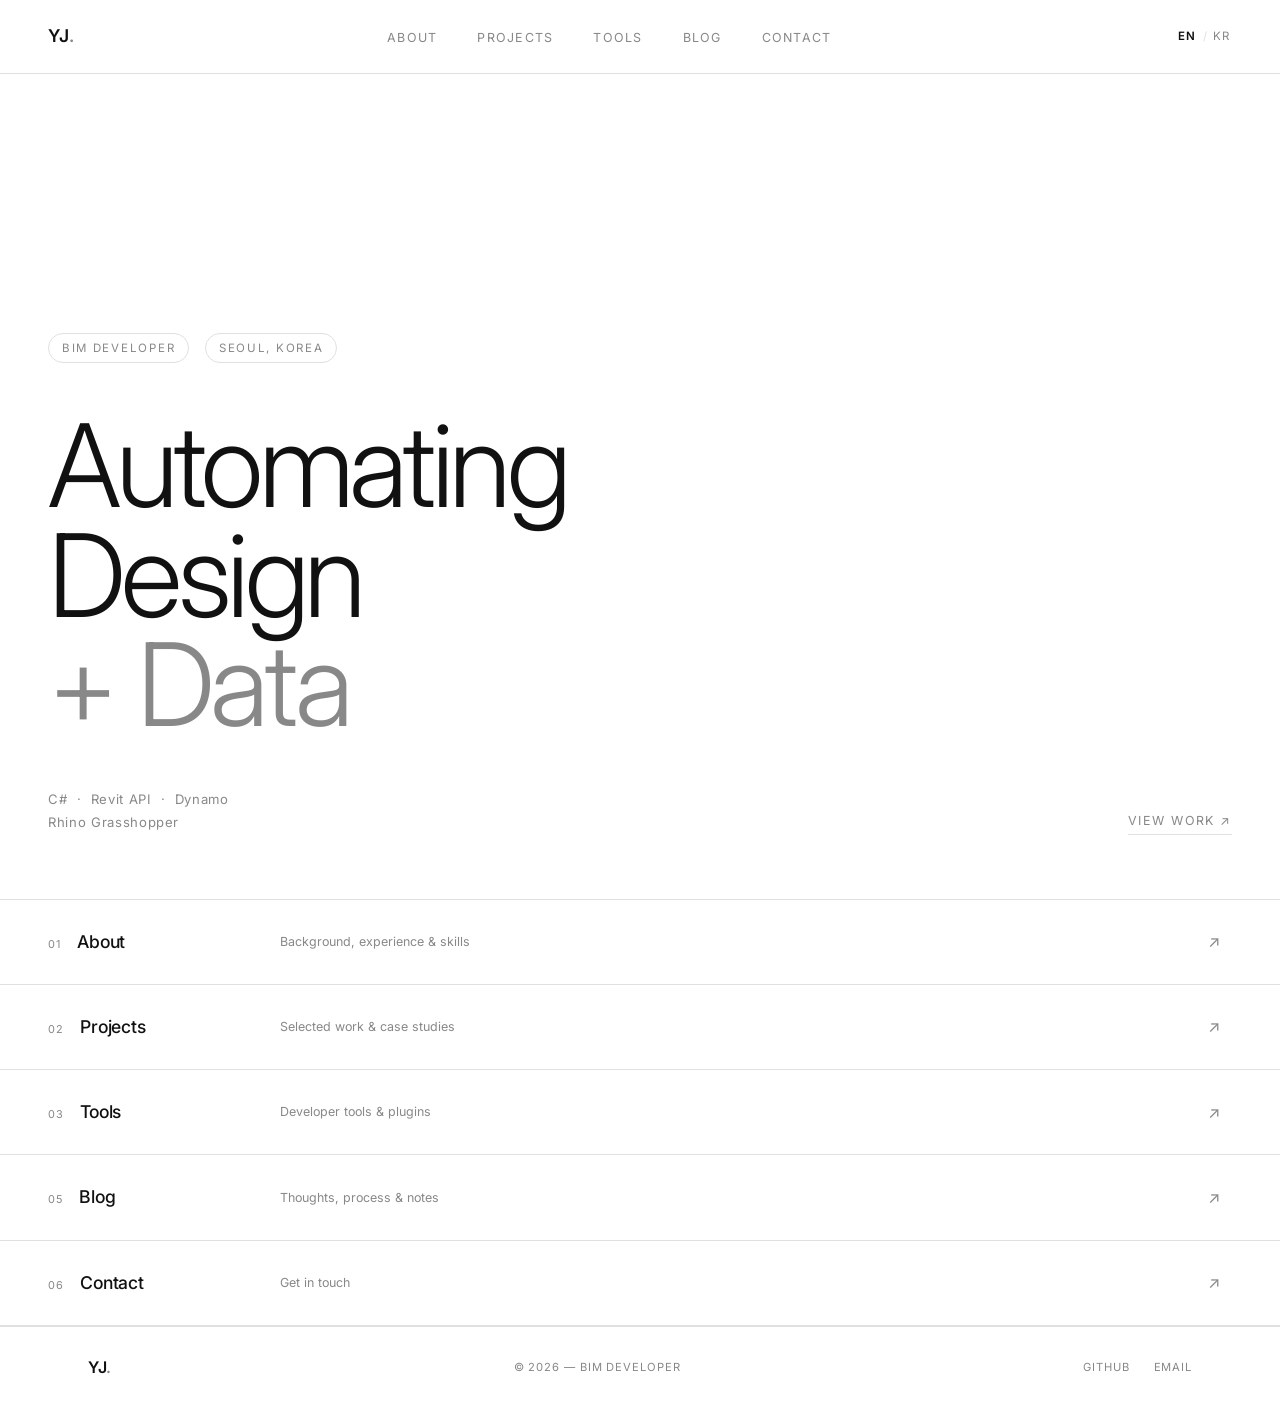
==== index.html @ 9ba7d2a4 "Initial portfolio site" ====
<!DOCTYPE html>
<html lang="en">
<head>
  <meta charset="UTF-8" />
  <meta name="viewport" content="width=device-width, initial-scale=1.0" />
  <title>YJ — BIM Developer</title>
  <link rel="preconnect" href="https://fonts.googleapis.com">
  <link href="https://fonts.googleapis.com/css2?family=Inter:wght@300;400;500;600&display=swap" rel="stylesheet">
  <link rel="stylesheet" href="style.css" />
</head>
<body class="page-home">

  <nav id="nav">
    <a href="index.html" class="nav-logo">YJ<span class="logo-dot">.</span></a>
    <ul class="nav-links">
      <li><a href="about.html">About</a></li>
      <li><a href="projects.html">Projects</a></li>
      <li><a href="tools.html">Tools</a></li>
      <li><a href="blog.html">Blog</a></li>
      <li><a href="contact.html">Contact</a></li>
    </ul>
    <div class="nav-right">
      <div class="lang-toggle">
        <button class="lang-btn" data-lang="en">EN</button>
        <span class="lang-sep">/</span>
        <button class="lang-btn" data-lang="kr">KR</button>
      </div>
      <button class="nav-menu-btn" id="menuBtn">Menu</button>
    </div>
  </nav>

  <div class="mobile-menu" id="mobileMenu">
    <button class="mobile-close" id="menuClose">Close</button>
    <ul>
      <li><a href="about.html" class="mobile-link">About</a></li>
      <li><a href="projects.html" class="mobile-link">Projects</a></li>
      <li><a href="tools.html" class="mobile-link">Tools</a></li>
      <li><a href="blog.html" class="mobile-link">Blog</a></li>
      <li><a href="contact.html" class="mobile-link">Contact</a></li>
    </ul>
  </div>

  <section id="hero">
    <div class="hero-inner">
      <div class="hero-top">
        <span class="hero-tag" data-en="BIM Developer" data-kr="BIM 개발자">BIM Developer</span>
        <span class="hero-tag">Seoul, Korea</span>
      </div>
      <h1 class="hero-title">
        Automating<br />Design<br /><em>+ Data</em>
      </h1>
      <div class="hero-bottom">
        <p class="hero-desc">
          C# &nbsp;·&nbsp; Revit API &nbsp;·&nbsp; Dynamo<br />
          Rhino Grasshopper
        </p>
        <a href="projects.html" class="hero-cta" data-en="View Work ↗" data-kr="작업 보기 ↗">View Work ↗</a>
      </div>
    </div>
  </section>

  <section class="home-index">
    <a href="about.html" class="home-index-item">
      <div class="home-index-left">
        <span class="home-index-num">01</span>
        <span class="home-index-label">About</span>
      </div>
      <span class="home-index-desc" data-en="Background, experience &amp; skills" data-kr="배경, 경력 &amp; 기술">Background, experience &amp; skills</span>
      <span class="home-index-arrow">↗</span>
    </a>
    <a href="projects.html" class="home-index-item">
      <div class="home-index-left">
        <span class="home-index-num">02</span>
        <span class="home-index-label">Projects</span>
      </div>
      <span class="home-index-desc" data-en="Selected work &amp; case studies" data-kr="선별된 작업 &amp; 케이스 스터디">Selected work &amp; case studies</span>
      <span class="home-index-arrow">↗</span>
    </a>
    <a href="tools.html" class="home-index-item">
      <div class="home-index-left">
        <span class="home-index-num">03</span>
        <span class="home-index-label">Tools</span>
      </div>
      <span class="home-index-desc" data-en="Developer tools &amp; plugins" data-kr="개발 툴 &amp; 플러그인">Developer tools &amp; plugins</span>
      <span class="home-index-arrow">↗</span>
    </a>
    <a href="blog.html" class="home-index-item">
      <div class="home-index-left">
        <span class="home-index-num">05</span>
        <span class="home-index-label">Blog</span>
      </div>
      <span class="home-index-desc" data-en="Thoughts, process &amp; notes" data-kr="생각, 과정 &amp; 기록">Thoughts, process &amp; notes</span>
      <span class="home-index-arrow">↗</span>
    </a>
    <a href="contact.html" class="home-index-item">
      <div class="home-index-left">
        <span class="home-index-num">06</span>
        <span class="home-index-label">Contact</span>
      </div>
      <span class="home-index-desc" data-en="Get in touch" data-kr="연락하기">Get in touch</span>
      <span class="home-index-arrow">↗</span>
    </a>
  </section>

  <footer>
    <div class="footer-inner">
      <span class="footer-logo">YJ<span class="logo-dot">.</span></span>
      <span class="footer-copy">© 2026 — BIM Developer</span>
      <div class="footer-links">
        <a href="https://github.com/hyojoonkwon" target="_blank">GitHub</a>
        <a href="mailto:kwonh3815@gmail.com">Email</a>
      </div>
    </div>
  </footer>

  <script src="script.js"></script>
</body>
</html>
---- style.css ----
/* ── Reset & Base ── */
*, *::before, *::after { box-sizing: border-box; margin: 0; padding: 0; }

:root {
  --bg: #ffffff;
  --surface: #f5f5f5;
  --border: #e0e0e0;
  --black: #111111;
  --muted: #888888;
  --font: 'Inter', 'Helvetica Neue', Helvetica, Arial, sans-serif;
}

html { scroll-behavior: smooth; font-size: 16px; }

body {
  font-family: var(--font);
  background: var(--bg);
  color: var(--black);
  line-height: 1.6;
  -webkit-font-smoothing: antialiased;
}

a { color: inherit; text-decoration: none; }

/* ── NAV ── */
#nav {
  position: fixed;
  top: 0; left: 0; right: 0;
  z-index: 100;
  display: flex;
  align-items: center;
  justify-content: space-between;
  padding: 1.4rem 3rem;
  background: rgba(255,255,255,0.92);
  backdrop-filter: blur(12px);
  border-bottom: 1px solid var(--border);
}

.nav-logo {
  font-size: 1.1rem;
  font-weight: 600;
  letter-spacing: 0.02em;
  color: var(--black);
}

.logo-dot { color: var(--muted); }

/* Lang toggle */
.lang-toggle {
  display: flex;
  align-items: center;
  gap: 0.3rem;
  margin-left: 2rem;
}

.lang-sep {
  font-size: 0.72rem;
  color: var(--border);
}

.lang-btn {
  background: none;
  border: none;
  font-family: var(--font);
  font-size: 0.72rem;
  letter-spacing: 0.1em;
  color: var(--muted);
  cursor: pointer;
  padding: 0.2rem 0.1rem;
  transition: color 0.2s;
}

.lang-btn:hover { color: var(--black); }
.lang-btn.active { color: var(--black); font-weight: 600; }

.nav-links {
  display: flex;
  gap: 2.5rem;
  list-style: none;
}

.nav-links a {
  font-size: 0.78rem;
  letter-spacing: 0.1em;
  text-transform: uppercase;
  color: var(--muted);
  transition: color 0.2s;
}

.nav-links a:hover,
.nav-links a.active { color: var(--black); }

.nav-right {
  display: flex;
  align-items: center;
  gap: 1.5rem;
}

.nav-menu-btn {
  display: none;
  background: none;
  border: 1px solid var(--border);
  color: var(--black);
  font-family: var(--font);
  font-size: 0.78rem;
  letter-spacing: 0.1em;
  text-transform: uppercase;
  padding: 0.4rem 0.9rem;
  cursor: pointer;
}

/* ── MOBILE MENU ── */
.mobile-menu {
  display: none;
  position: fixed;
  inset: 0;
  z-index: 200;
  background: var(--bg);
  flex-direction: column;
  justify-content: center;
  align-items: center;
}

.mobile-menu.open { display: flex; }

.mobile-menu ul { list-style: none; text-align: center; }

.mobile-link {
  display: block;
  font-size: 2rem;
  font-weight: 300;
  letter-spacing: -0.02em;
  color: var(--muted);
  padding: 0.75rem 0;
  transition: color 0.2s;
}

.mobile-link:hover { color: var(--black); }

.mobile-close {
  position: absolute;
  top: 1.4rem; right: 3rem;
  background: none;
  border: 1px solid var(--border);
  color: var(--black);
  font-family: var(--font);
  font-size: 0.78rem;
  letter-spacing: 0.1em;
  text-transform: uppercase;
  padding: 0.4rem 0.9rem;
  cursor: pointer;
}

/* ══════════════════════════════
   HOME PAGE
══════════════════════════════ */

/* HERO */
#hero {
  min-height: 100vh;
  display: flex;
  align-items: flex-end;
  padding: 0 3rem 4rem;
  border-bottom: 1px solid var(--border);
}

.hero-inner {
  width: 100%;
  display: flex;
  flex-direction: column;
  gap: 3rem;
}

.hero-top {
  display: flex;
  gap: 1rem;
  padding-top: 8rem;
  flex-wrap: wrap;
}

.hero-tag {
  font-size: 0.72rem;
  letter-spacing: 0.15em;
  text-transform: uppercase;
  color: var(--muted);
  border: 1px solid var(--border);
  padding: 0.3rem 0.8rem;
  border-radius: 999px;
}

.hero-title {
  font-size: clamp(3.5rem, 9vw, 8rem);
  font-weight: 300;
  letter-spacing: -0.04em;
  line-height: 0.95;
  color: var(--black);
}

.hero-title em {
  font-style: normal;
  color: var(--muted);
}

.hero-bottom {
  display: flex;
  justify-content: space-between;
  align-items: flex-end;
}

.hero-desc {
  font-size: 0.82rem;
  color: var(--muted);
  letter-spacing: 0.05em;
  line-height: 1.8;
}

.hero-cta {
  font-size: 0.78rem;
  letter-spacing: 0.12em;
  text-transform: uppercase;
  color: var(--muted);
  border-bottom: 1px solid var(--border);
  padding-bottom: 0.2rem;
  transition: color 0.2s, border-color 0.2s;
}

.hero-cta:hover { color: var(--black); border-color: var(--black); }

/* HOME INDEX LIST */
.home-index {
  border-bottom: 1px solid var(--border);
}

.home-index-item {
  display: grid;
  grid-template-columns: 200px 1fr 24px;
  align-items: center;
  gap: 2rem;
  padding: 1.75rem 3rem;
  border-bottom: 1px solid var(--border);
  transition: background 0.2s, padding-left 0.2s;
  cursor: pointer;
}

.home-index-item:last-child { border-bottom: none; }

.home-index-item:hover {
  background: var(--surface);
  padding-left: 3.75rem;
}

.home-index-left {
  display: flex;
  align-items: baseline;
  gap: 1rem;
}

.home-index-num {
  font-size: 0.68rem;
  letter-spacing: 0.1em;
  color: var(--muted);
}

.home-index-label {
  font-size: 1.1rem;
  font-weight: 500;
  letter-spacing: -0.01em;
  color: var(--black);
}

.home-index-desc {
  font-size: 0.78rem;
  color: var(--muted);
}

.home-index-arrow {
  font-size: 1rem;
  color: var(--muted);
  transition: color 0.2s, transform 0.2s;
}

.home-index-item:hover .home-index-arrow {
  color: var(--black);
  transform: translate(2px, -2px);
}

/* ══════════════════════════════
   INNER PAGES
══════════════════════════════ */

.page-main {
  padding-top: 5rem;
  min-height: calc(100vh - 60px);
}

.page-header {
  display: flex;
  align-items: baseline;
  gap: 1.5rem;
  padding: 4rem 3rem 3rem;
  border-bottom: 1px solid var(--border);
}

.page-index {
  font-size: 0.72rem;
  letter-spacing: 0.12em;
  color: var(--muted);
}

.page-title {
  font-size: clamp(2.5rem, 6vw, 5rem);
  font-weight: 300;
  letter-spacing: -0.04em;
  line-height: 1;
  color: var(--black);
}

/* SECTION INNER */
.section-inner {
  max-width: 1200px;
  margin: 0 auto;
  padding: 4rem 3rem;
}

/* DIVIDER */
.divider {
  height: 1px;
  background: var(--border);
  margin: 3rem 0;
}

/* CONTENT BLOCK */
.content-block { margin-bottom: 1rem; }

.block-title {
  font-size: 0.72rem;
  letter-spacing: 0.15em;
  text-transform: uppercase;
  color: var(--muted);
  margin-bottom: 2rem;
}

/* ── ABOUT ── */
.about-grid {
  display: grid;
  grid-template-columns: 1.2fr 1fr;
  gap: 6rem;
  align-items: start;
  margin-bottom: 1rem;
}

.about-statement p {
  font-size: clamp(1rem, 1.5vw, 1.2rem);
  font-weight: 300;
  line-height: 1.8;
  color: #555;
}

.detail-row {
  display: flex;
  justify-content: space-between;
  align-items: baseline;
  padding: 0.9rem 0;
  border-bottom: 1px solid var(--border);
}

.detail-key {
  font-size: 0.7rem;
  letter-spacing: 0.12em;
  text-transform: uppercase;
  color: var(--muted);
  flex-shrink: 0;
  width: 90px;
}

.detail-val {
  font-size: 0.85rem;
  color: var(--black);
  text-align: right;
}

.inline-link {
  border-bottom: 1px solid transparent;
  transition: border-color 0.2s;
}

.inline-link:hover { border-bottom-color: var(--black); }

/* TIMELINE */
.timeline { display: flex; flex-direction: column; }

.timeline-item {
  display: grid;
  grid-template-columns: 180px 1fr;
  gap: 3rem;
  padding: 1.75rem 0;
  border-bottom: 1px solid var(--border);
}

.timeline-item:first-child { border-top: 1px solid var(--border); }

.timeline-date {
  font-size: 0.75rem;
  letter-spacing: 0.06em;
  color: var(--muted);
  padding-top: 0.2rem;
}

.timeline-role {
  font-size: 0.95rem;
  font-weight: 500;
  margin-bottom: 0.5rem;
  letter-spacing: -0.01em;
}

.timeline-desc {
  font-size: 0.82rem;
  color: var(--muted);
  line-height: 1.7;
}

/* SKILLS */
.skills-grid {
  display: grid;
  grid-template-columns: repeat(2, 1fr);
  gap: 2.5rem;
}

.skill-category {
  display: block;
  font-size: 0.68rem;
  letter-spacing: 0.12em;
  text-transform: uppercase;
  color: var(--muted);
  margin-bottom: 1rem;
}

.skill-tags {
  display: flex;
  flex-wrap: wrap;
  gap: 0.5rem;
}

.skill-tag {
  font-size: 0.78rem;
  padding: 0.35rem 0.85rem;
  border: 1px solid var(--border);
  color: var(--black);
  border-radius: 2px;
}

/* ── PROJECTS ── */
.project-grid {
  display: grid;
  grid-template-columns: repeat(2, 1fr);
  gap: 1px;
  background: var(--border);
  border: 1px solid var(--border);
}

.project-card {
  background: var(--bg);
  cursor: pointer;
  transition: background 0.25s;
}

.project-card:hover { background: var(--surface); }

.card-thumb {
  position: relative;
  aspect-ratio: 16/10;
  overflow: hidden;
  background: var(--surface);
  border-bottom: 1px solid var(--border);
}

.card-thumb-inner {
  width: 100%;
  height: 100%;
  background: linear-gradient(135deg, #ebebeb 0%, #e0e0e0 50%, #ebebeb 100%);
  transition: transform 0.5s ease;
}

.project-card:hover .card-thumb-inner { transform: scale(1.03); }

.card-overlay {
  position: absolute;
  bottom: 1rem;
  left: 1rem;
}

.card-tag {
  font-size: 0.68rem;
  letter-spacing: 0.1em;
  text-transform: uppercase;
  color: var(--muted);
  background: rgba(255,255,255,0.9);
  padding: 0.3rem 0.7rem;
  border: 1px solid var(--border);
}

.card-info { padding: 1.5rem; }

.card-title {
  font-size: 1rem;
  font-weight: 500;
  margin-bottom: 0.5rem;
  letter-spacing: -0.01em;
  color: var(--black);
}

.card-desc {
  font-size: 0.78rem;
  color: var(--muted);
  line-height: 1.6;
}

/* ── TOOLS ── */
.tools-list { display: flex; flex-direction: column; }

.tool-row {
  display: grid;
  grid-template-columns: 48px 1fr auto 32px;
  align-items: center;
  gap: 2rem;
  padding: 1.75rem 0;
  border-bottom: 1px solid var(--border);
  cursor: pointer;
  transition: padding-left 0.2s;
}

.tool-row:first-child { border-top: 1px solid var(--border); }
.tool-row:hover { padding-left: 0.75rem; }

.tool-num {
  font-size: 0.68rem;
  letter-spacing: 0.1em;
  color: var(--muted);
}

.tool-name {
  font-size: 1rem;
  font-weight: 500;
  margin-bottom: 0.3rem;
  letter-spacing: -0.01em;
  color: var(--black);
}

.tool-desc {
  font-size: 0.78rem;
  color: var(--muted);
  line-height: 1.5;
}

.tool-stack {
  font-size: 0.68rem;
  letter-spacing: 0.08em;
  text-transform: uppercase;
  color: var(--muted);
  white-space: nowrap;
}

.tool-arrow {
  font-size: 1rem;
  color: var(--muted);
  transition: color 0.2s, transform 0.2s;
}

.tool-row:hover .tool-arrow {
  color: var(--black);
  transform: translate(2px, -2px);
}

/* ── BLOG LIST ── */
.blog-list { display: flex; flex-direction: column; }

.blog-item {
  display: grid;
  grid-template-columns: 200px 1fr 24px;
  align-items: center;
  gap: 2rem;
  padding: 2rem 0;
  border-bottom: 1px solid var(--border);
  cursor: pointer;
  transition: padding-left 0.2s;
}

.blog-item:first-child { border-top: 1px solid var(--border); }
.blog-item:hover { padding-left: 0.75rem; }

.blog-meta {
  display: flex;
  flex-direction: column;
  gap: 0.5rem;
  flex-shrink: 0;
}

.blog-date {
  font-size: 0.72rem;
  letter-spacing: 0.05em;
  color: var(--muted);
}

.blog-tag {
  font-size: 0.65rem;
  letter-spacing: 0.1em;
  text-transform: uppercase;
  color: var(--muted);
  border: 1px solid var(--border);
  padding: 0.2rem 0.6rem;
  border-radius: 999px;
  display: inline-block;
  width: fit-content;
}

.blog-title {
  font-size: 1.05rem;
  font-weight: 500;
  letter-spacing: -0.01em;
  color: var(--black);
  margin-bottom: 0.4rem;
}

.blog-excerpt {
  font-size: 0.8rem;
  color: var(--muted);
  line-height: 1.6;
}

.blog-arrow {
  font-size: 1rem;
  color: var(--muted);
  transition: color 0.2s, transform 0.2s;
}

.blog-item:hover .blog-arrow {
  color: var(--black);
  transform: translate(2px, -2px);
}

/* ── BLOG POST ── */
.post-header {
  display: flex;
  justify-content: space-between;
  align-items: center;
  flex-direction: row;
}

.back-link {
  font-size: 0.78rem;
  letter-spacing: 0.08em;
  text-transform: uppercase;
  color: var(--muted);
  transition: color 0.2s;
}

.back-link:hover { color: var(--black); }

.post-meta-header {
  display: flex;
  align-items: center;
  gap: 1rem;
}

.post-inner {
  max-width: 720px;
  margin: 0 auto;
  padding: 4rem 3rem 6rem;
}

.post-title {
  font-size: clamp(1.8rem, 4vw, 3rem);
  font-weight: 300;
  letter-spacing: -0.03em;
  line-height: 1.1;
  color: var(--black);
  margin-bottom: 3rem;
  padding-bottom: 2rem;
  border-bottom: 1px solid var(--border);
}

.post-content { color: #333; }

.post-content p {
  font-size: 1rem;
  line-height: 1.85;
  margin-bottom: 1.5rem;
  font-weight: 300;
}

.post-content h2 {
  font-size: 1.1rem;
  font-weight: 600;
  letter-spacing: -0.01em;
  color: var(--black);
  margin: 2.5rem 0 1rem;
}

.post-content pre {
  background: var(--surface);
  border: 1px solid var(--border);
  border-radius: 4px;
  padding: 1.25rem 1.5rem;
  overflow-x: auto;
  margin: 1.5rem 0;
}

.post-content code {
  font-family: 'SF Mono', 'Fira Code', monospace;
  font-size: 0.82rem;
  color: #444;
  line-height: 1.7;
}

/* ── CONTACT ── */
.contact-layout {
  display: grid;
  grid-template-columns: 1fr 1fr;
  gap: 6rem;
  align-items: start;
}

.contact-heading {
  font-size: clamp(2.5rem, 5vw, 5rem);
  font-weight: 300;
  letter-spacing: -0.04em;
  line-height: 1.05;
  color: var(--black);
  margin-bottom: 1.5rem;
}

.contact-sub {
  font-size: 0.88rem;
  color: var(--muted);
  line-height: 1.7;
}

.contact-details {
  display: flex;
  flex-direction: column;
  gap: 2rem;
  padding-top: 0.5rem;
}

.contact-block {
  display: flex;
  flex-direction: column;
  gap: 0.4rem;
  padding-bottom: 2rem;
  border-bottom: 1px solid var(--border);
}

.contact-block:last-child { border-bottom: none; }

.contact-label {
  font-size: 0.68rem;
  letter-spacing: 0.15em;
  text-transform: uppercase;
  color: var(--muted);
}

.contact-link {
  font-size: 1rem;
  color: var(--black);
  border-bottom: 1px solid transparent;
  transition: border-color 0.2s;
  display: inline-block;
}

.contact-link:hover { border-bottom-color: var(--black); }

.contact-text { font-size: 1rem; color: #555; }

/* ── FOOTER ── */
footer { border-top: 1px solid var(--border); }

.footer-inner {
  max-width: 1200px;
  margin: 0 auto;
  padding: 1.75rem 3rem;
  display: flex;
  align-items: center;
  justify-content: space-between;
}

.footer-logo { font-size: 1rem; font-weight: 600; color: var(--black); }

.footer-copy {
  font-size: 0.7rem;
  letter-spacing: 0.08em;
  color: var(--muted);
  text-transform: uppercase;
}

.footer-links { display: flex; gap: 1.5rem; }

.footer-links a {
  font-size: 0.7rem;
  letter-spacing: 0.08em;
  text-transform: uppercase;
  color: var(--muted);
  transition: color 0.2s;
}

.footer-links a:hover { color: var(--black); }

/* ── RESPONSIVE ── */
@media (max-width: 900px) {
  .about-grid { grid-template-columns: 1fr; gap: 3rem; }
  .project-grid { grid-template-columns: 1fr; }
  .contact-layout { grid-template-columns: 1fr; gap: 3rem; }
  .skills-grid { grid-template-columns: 1fr; }
  .timeline-item { grid-template-columns: 120px 1fr; gap: 1.5rem; }
  .home-index-item { grid-template-columns: 160px 1fr 24px; }
}

@media (max-width: 640px) {
  #nav { padding: 1.1rem 1.5rem; }
  .nav-links { display: none; }
  .nav-menu-btn { display: block; }

  .page-header { padding: 3rem 1.5rem 2rem; }
  .section-inner { padding: 3rem 1.5rem; }

  #hero { padding: 0 1.5rem 3rem; }
  .hero-bottom { flex-direction: column; align-items: flex-start; gap: 1.5rem; }

  .home-index-item { grid-template-columns: 1fr 24px; padding: 1.5rem; }
  .home-index-left { flex-direction: column; gap: 0.25rem; }
  .home-index-desc { display: none; }

  .tool-row { grid-template-columns: 36px 1fr 24px; gap: 1rem; }
  .tool-stack { display: none; }

  .timeline-item { grid-template-columns: 1fr; gap: 0.5rem; }

  .footer-inner { padding: 1.5rem; flex-wrap: wrap; gap: 1rem; }
  .footer-copy { order: 3; width: 100%; text-align: center; }
}
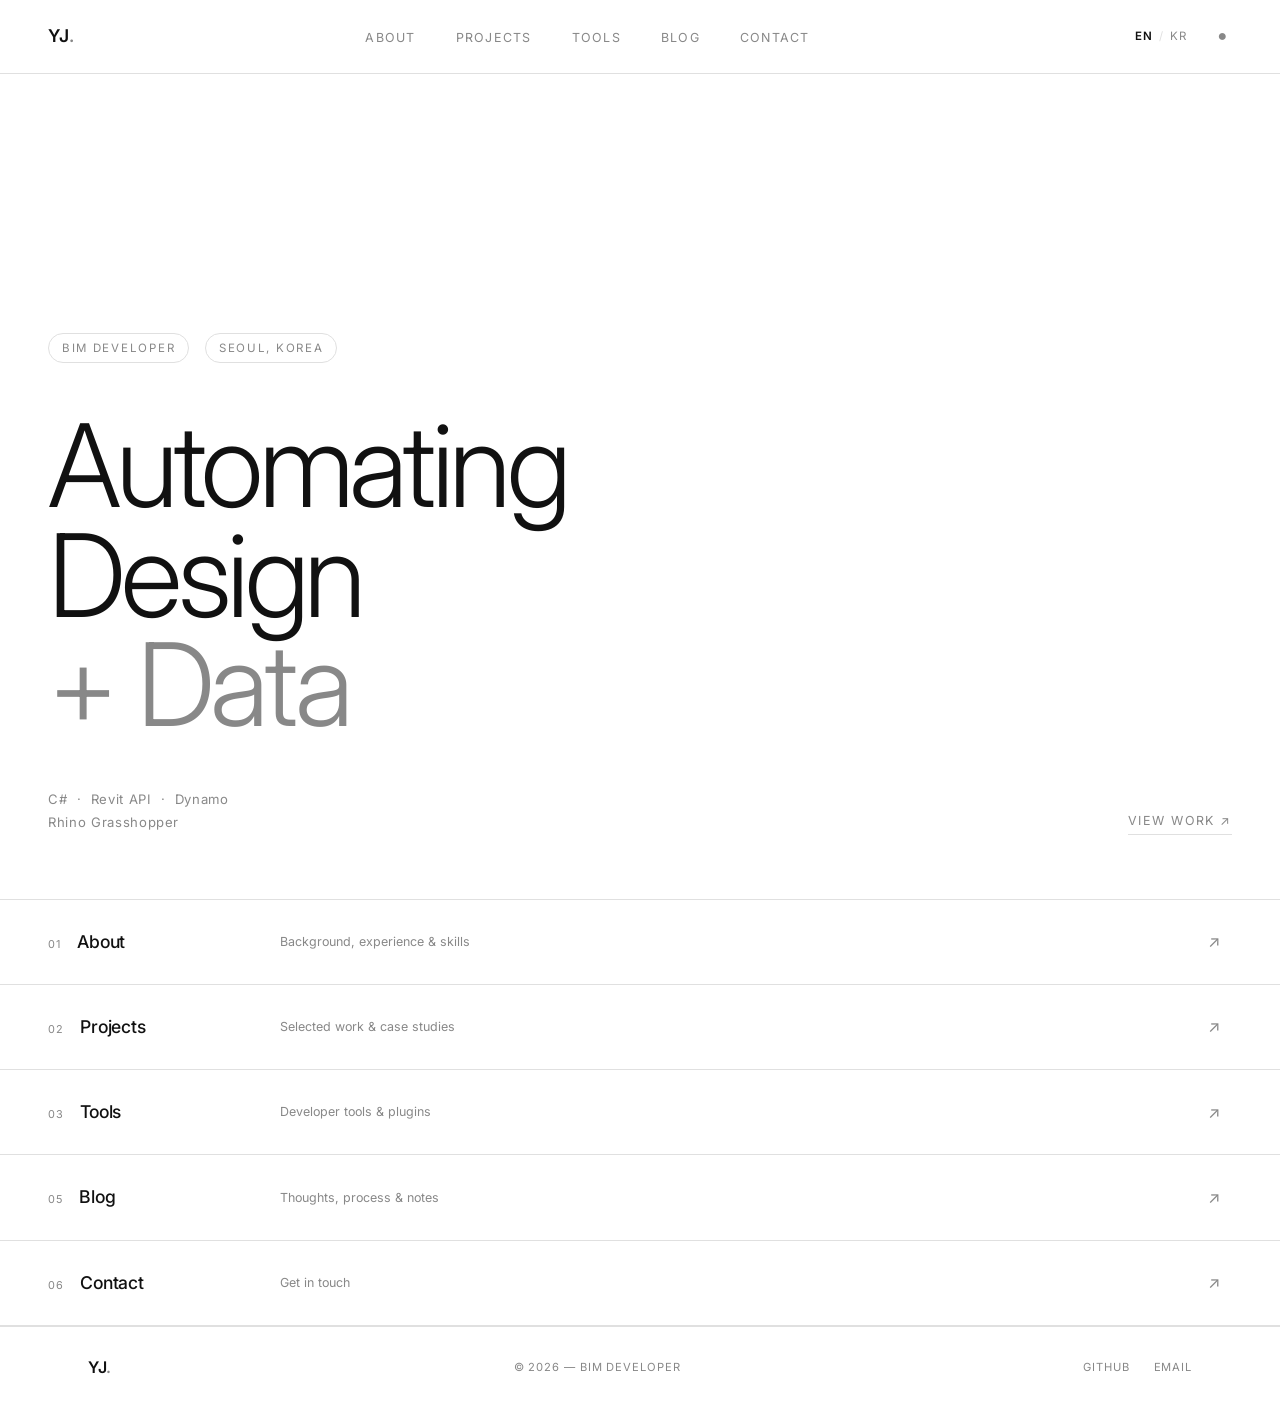
==== commit ae58c4e4: "Add blog tag filter, category grouping, dark mode, EN/KR toggle" ====
--- a/index.html
+++ b/index.html
@@ -7,6 +7,7 @@
   <link rel="preconnect" href="https://fonts.googleapis.com">
   <link href="https://fonts.googleapis.com/css2?family=Inter:wght@300;400;500;600&display=swap" rel="stylesheet">
   <link rel="stylesheet" href="style.css" />
+  <script>if(localStorage.getItem('portfolio-theme')==='dark'||(localStorage.getItem('portfolio-theme')==null&&window.matchMedia('(prefers-color-scheme:dark)').matches))document.documentElement.classList.add('dark');</script>
 </head>
 <body class="page-home">
 
@@ -25,6 +26,7 @@
         <span class="lang-sep">/</span>
         <button class="lang-btn" data-lang="kr">KR</button>
       </div>
+      <button class="theme-btn" id="themeBtn">●</button>
       <button class="nav-menu-btn" id="menuBtn">Menu</button>
     </div>
   </nav>
--- a/style.css
+++ b/style.css
@@ -8,6 +8,16 @@
   --black: #111111;
   --muted: #888888;
   --font: 'Inter', 'Helvetica Neue', Helvetica, Arial, sans-serif;
+  --nav-bg: rgba(255,255,255,0.92);
+}
+
+html.dark {
+  --bg: #111111;
+  --surface: #1a1a1a;
+  --border: #2a2a2a;
+  --black: #e8e8e8;
+  --muted: #606060;
+  --nav-bg: rgba(17,17,17,0.92);
 }
 
 html { scroll-behavior: smooth; font-size: 16px; }
@@ -31,7 +41,7 @@
   align-items: center;
   justify-content: space-between;
   padding: 1.4rem 3rem;
-  background: rgba(255,255,255,0.92);
+  background: var(--nav-bg);
   backdrop-filter: blur(12px);
   border-bottom: 1px solid var(--border);
 }
@@ -72,6 +82,20 @@
 
 .lang-btn:hover { color: var(--black); }
 .lang-btn.active { color: var(--black); font-weight: 600; }
+
+/* Theme toggle */
+.theme-btn {
+  background: none;
+  border: none;
+  font-size: 1rem;
+  color: var(--muted);
+  cursor: pointer;
+  padding: 0.1rem 0.3rem;
+  line-height: 1;
+  transition: color 0.2s;
+}
+
+.theme-btn:hover { color: var(--black); }
 
 .nav-links {
   display: flex;
@@ -571,6 +595,73 @@
   transform: translate(2px, -2px);
 }
 
+/* ── BLOG FILTER ── */
+.blog-filter {
+  display: flex;
+  flex-wrap: wrap;
+  gap: 0.5rem;
+  margin-bottom: 1.5rem;
+}
+
+.filter-btn {
+  background: none;
+  border: 1px solid var(--border);
+  font-family: var(--font);
+  font-size: 0.72rem;
+  letter-spacing: 0.1em;
+  text-transform: uppercase;
+  color: var(--muted);
+  padding: 0.35rem 0.9rem;
+  border-radius: 999px;
+  cursor: pointer;
+  transition: background 0.15s, color 0.15s, border-color 0.15s;
+}
+
+.filter-btn:hover { color: var(--black); border-color: var(--black); }
+
+.filter-btn.active {
+  background: var(--black);
+  color: var(--bg);
+  border-color: var(--black);
+}
+
+.blog-count {
+  font-size: 0.72rem;
+  letter-spacing: 0.08em;
+  color: var(--muted);
+  margin-bottom: 3rem;
+  text-transform: uppercase;
+}
+
+/* ── BLOG GROUP ── */
+.blog-group { margin-bottom: 0; }
+
+.group-header {
+  display: flex;
+  align-items: baseline;
+  justify-content: space-between;
+  padding: 1.25rem 0 0.75rem;
+  border-top: 1px solid var(--border);
+  margin-top: 1rem;
+}
+
+.blog-group:first-of-type .group-header { margin-top: 0; }
+
+.group-name {
+  font-size: 0.72rem;
+  letter-spacing: 0.15em;
+  text-transform: uppercase;
+  color: var(--muted);
+}
+
+.group-tally {
+  font-size: 0.68rem;
+  letter-spacing: 0.08em;
+  color: var(--muted);
+}
+
+.group-posts { display: flex; flex-direction: column; margin-bottom: 1.5rem; }
+
 /* ── BLOG LIST ── */
 .blog-list { display: flex; flex-direction: column; }
 
@@ -803,6 +894,16 @@
 }
 
 .footer-links a:hover { color: var(--black); }
+
+/* ── DARK MODE OVERRIDES ── */
+html.dark .about-statement p { color: var(--muted); }
+html.dark .contact-text { color: var(--muted); }
+html.dark .post-content { color: #b0b0b0; }
+html.dark .post-content code { color: #999999; }
+html.dark .card-thumb-inner {
+  background: linear-gradient(135deg, #2a2a2a 0%, #222222 50%, #2a2a2a 100%);
+}
+html.dark .card-tag { background: rgba(17,17,17,0.9); }
 
 /* ── RESPONSIVE ── */
 @media (max-width: 900px) {
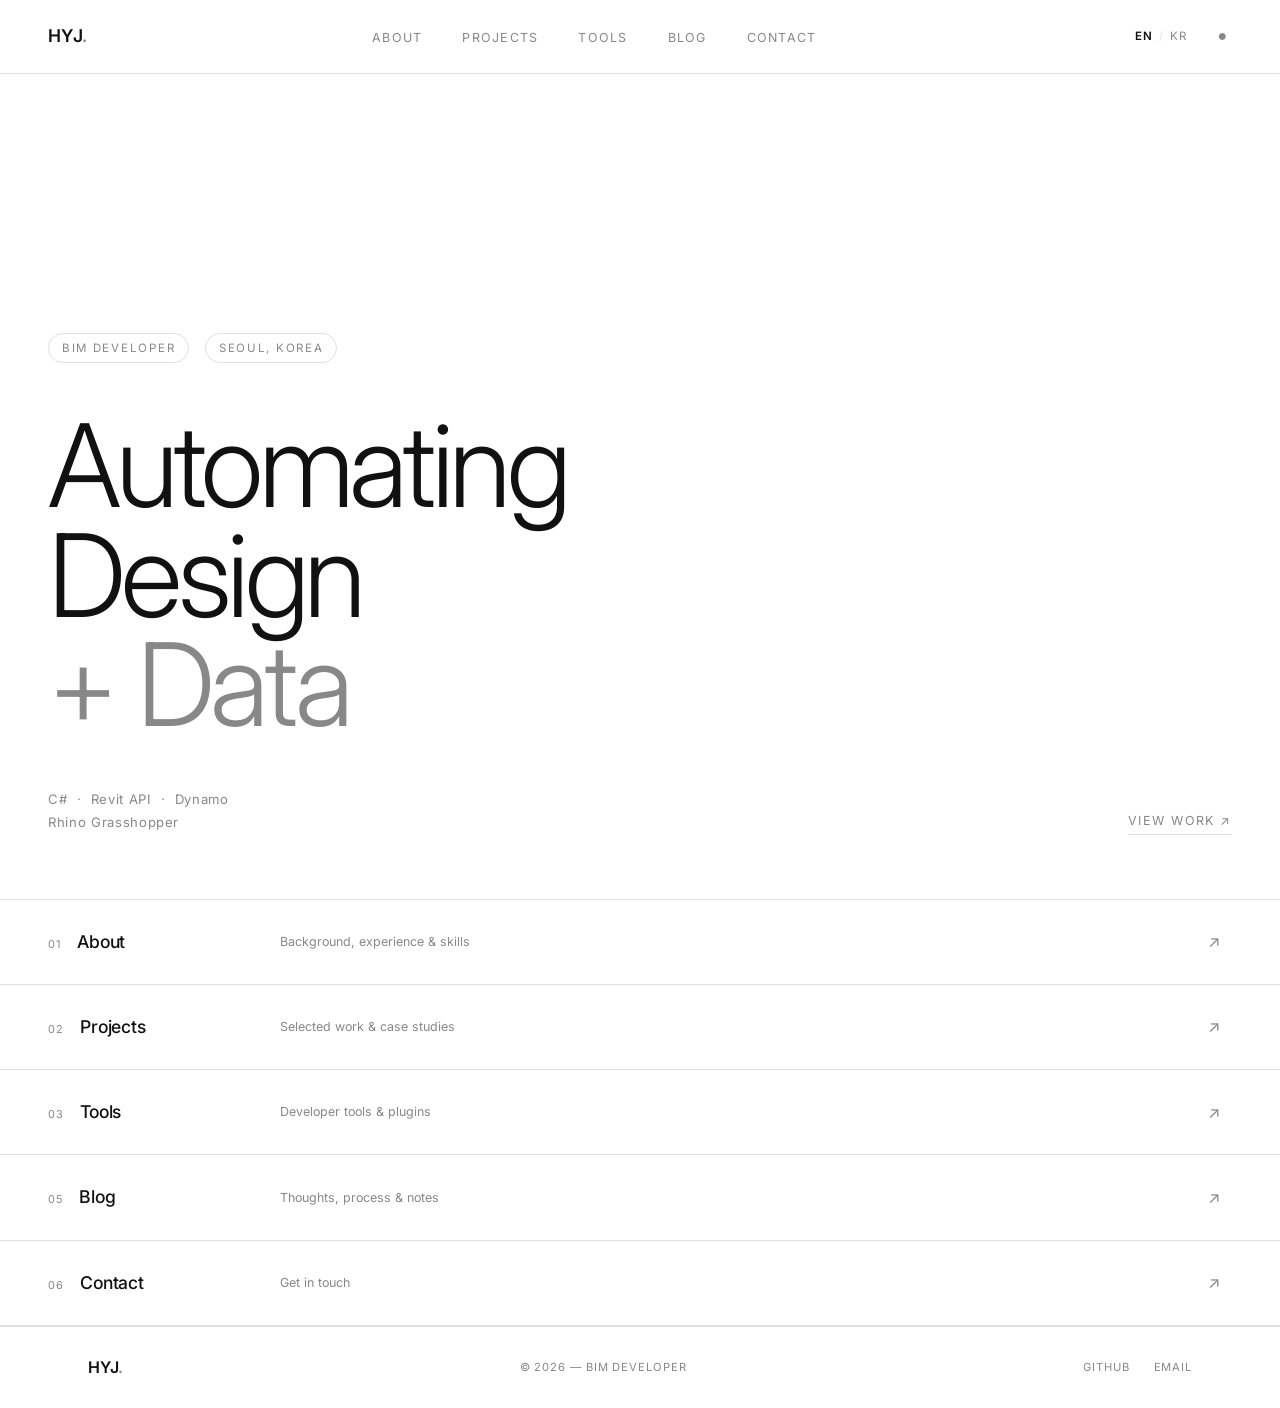
==== commit 7a5182ac: "Rename YJ to HYJ, add HYJ favicon" ====
--- a/index.html
+++ b/index.html
@@ -3,16 +3,17 @@
 <head>
   <meta charset="UTF-8" />
   <meta name="viewport" content="width=device-width, initial-scale=1.0" />
-  <title>YJ — BIM Developer</title>
+  <title>HYJ — BIM Developer</title>
   <link rel="preconnect" href="https://fonts.googleapis.com">
   <link href="https://fonts.googleapis.com/css2?family=Inter:wght@300;400;500;600&display=swap" rel="stylesheet">
+  <link rel="icon" type="image/svg+xml" href="favicon.svg" />
   <link rel="stylesheet" href="style.css" />
   <script>if(localStorage.getItem('portfolio-theme')==='dark'||(localStorage.getItem('portfolio-theme')==null&&window.matchMedia('(prefers-color-scheme:dark)').matches))document.documentElement.classList.add('dark');</script>
 </head>
 <body class="page-home">
 
   <nav id="nav">
-    <a href="index.html" class="nav-logo">YJ<span class="logo-dot">.</span></a>
+    <a href="index.html" class="nav-logo">HYJ<span class="logo-dot">.</span></a>
     <ul class="nav-links">
       <li><a href="about.html">About</a></li>
       <li><a href="projects.html">Projects</a></li>
@@ -106,7 +107,7 @@
 
   <footer>
     <div class="footer-inner">
-      <span class="footer-logo">YJ<span class="logo-dot">.</span></span>
+      <span class="footer-logo">HYJ<span class="logo-dot">.</span></span>
       <span class="footer-copy">© 2026 — BIM Developer</span>
       <div class="footer-links">
         <a href="https://github.com/hyojoonkwon" target="_blank">GitHub</a>
